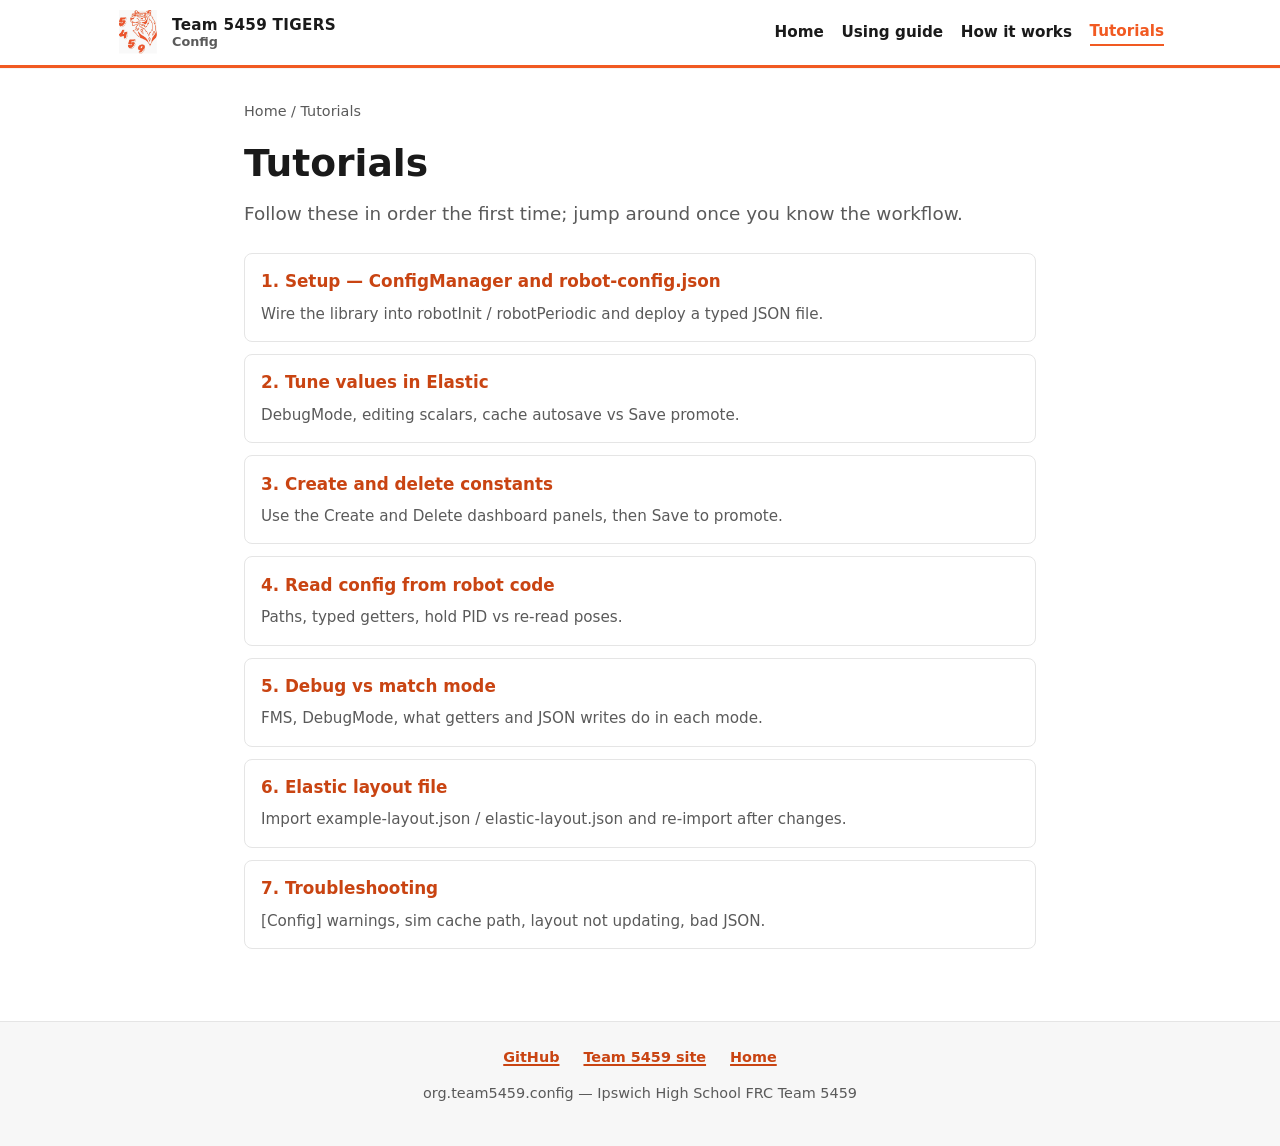
==== docs/tutorials/index.html @ 5ffadcdd "docs v1" ====
<!DOCTYPE html>
<html lang="en">
  <head>
    <meta charset="utf-8" />
    <meta name="viewport" content="width=device-width, initial-scale=1" />
    <title>Tutorials — Team 5459 Config</title>
    <link rel="icon" href="../assets/logo-5459.png" />
    <link rel="stylesheet" href="../assets/style.css" />
  </head>
  <body>
    <header class="site-header">
      <div class="header-inner">
        <a class="brand" href="../index.html">
          <img src="../assets/logo-5459.png" alt="Team 5459 Tigers logo" width="44" height="44" />
          <div class="brand-text">
            <strong>Team 5459 TIGERS</strong>
            <span>Config</span>
          </div>
        </a>
        <button class="nav-toggle" type="button" aria-expanded="false" aria-controls="site-nav">
          Menu
        </button>
        <nav id="site-nav" class="site-nav">
          <a href="../index.html">Home</a>
          <a href="../using-guide.html">Using guide</a>
          <a href="../how-it-works.html">How it works</a>
          <a href="index.html" aria-current="page">Tutorials</a>
        </nav>
      </div>
    </header>

    <main>
      <p class="breadcrumb"><a href="../index.html">Home</a> / Tutorials</p>
      <h1>Tutorials</h1>
      <p class="lead">Follow these in order the first time; jump around once you know the workflow.</p>

      <ol class="tutorial-list">
        <li>
          <a href="setup.html">1. Setup — ConfigManager and robot-config.json</a>
          <p>Wire the library into robotInit / robotPeriodic and deploy a typed JSON file.</p>
        </li>
        <li>
          <a href="elastic-tune.html">2. Tune values in Elastic</a>
          <p>DebugMode, editing scalars, cache autosave vs Save promote.</p>
        </li>
        <li>
          <a href="create-delete.html">3. Create and delete constants</a>
          <p>Use the Create and Delete dashboard panels, then Save to promote.</p>
        </li>
        <li>
          <a href="robot-code.html">4. Read config from robot code</a>
          <p>Paths, typed getters, hold PID vs re-read poses.</p>
        </li>
        <li>
          <a href="debug-and-match.html">5. Debug vs match mode</a>
          <p>FMS, DebugMode, what getters and JSON writes do in each mode.</p>
        </li>
        <li>
          <a href="elastic-layout.html">6. Elastic layout file</a>
          <p>Import example-layout.json / elastic-layout.json and re-import after changes.</p>
        </li>
        <li>
          <a href="troubleshooting.html">7. Troubleshooting</a>
          <p>[Config] warnings, sim cache path, layout not updating, bad JSON.</p>
        </li>
      </ol>
    </main>

    <footer class="site-footer">
      <div class="links">
        <a href="https://github.com/IHS-FRC-5459/2026SummerConfig">GitHub</a>
        <a href="https://www.ipswich5459.com/">Team 5459 site</a>
        <a href="../index.html">Home</a>
      </div>
      <p>org.team5459.config — Ipswich High School FRC Team 5459</p>
    </footer>

    <script>
      (function () {
        var btn = document.querySelector(".nav-toggle");
        var nav = document.getElementById("site-nav");
        if (!btn || !nav) return;
        btn.addEventListener("click", function () {
          var open = nav.classList.toggle("is-open");
          btn.setAttribute("aria-expanded", open ? "true" : "false");
        });
      })();
    </script>
  </body>
</html>
---- docs/assets/style.css ----
:root {
  --tiger: #f15a22;
  --tiger-dark: #c94412;
  --tiger-soft: #fff3ed;
  --ink: #1a1a1a;
  --muted: #5a5a5a;
  --border: #e5e5e5;
  --bg: #ffffff;
  --bg-subtle: #f7f7f7;
  --code-bg: #1e1e1e;
  --code-fg: #f5f5f5;
  --slot-bg: #ececec;
  --max: 52rem;
  --nav-h: 3.75rem;
  --font: system-ui, -apple-system, "Segoe UI", Roboto, Helvetica, Arial, sans-serif;
  --mono: ui-monospace, "Cascadia Code", "SF Mono", Consolas, monospace;
}

*,
*::before,
*::after {
  box-sizing: border-box;
}

html {
  scroll-behavior: smooth;
}

body {
  margin: 0;
  font-family: var(--font);
  font-size: 1.05rem;
  line-height: 1.65;
  color: var(--ink);
  background: var(--bg);
}

img {
  max-width: 100%;
  height: auto;
}

a {
  color: var(--tiger-dark);
  text-decoration-thickness: 1.5px;
  text-underline-offset: 0.15em;
}

a:hover {
  color: var(--tiger);
}

.site-header {
  position: sticky;
  top: 0;
  z-index: 50;
  background: var(--bg);
  border-bottom: 3px solid var(--tiger);
  box-shadow: 0 1px 0 rgba(0, 0, 0, 0.04);
}

.header-inner {
  max-width: 68rem;
  margin: 0 auto;
  padding: 0.65rem 1.25rem;
  display: flex;
  align-items: center;
  gap: 1rem;
  min-height: var(--nav-h);
}

.brand {
  display: flex;
  align-items: center;
  gap: 0.75rem;
  text-decoration: none;
  color: var(--ink);
  flex-shrink: 0;
}

.brand:hover {
  color: var(--ink);
}

.brand img {
  width: 2.75rem;
  height: 2.75rem;
  object-fit: contain;
}

.brand-text {
  display: flex;
  flex-direction: column;
  line-height: 1.2;
}

.brand-text strong {
  font-size: 0.95rem;
  letter-spacing: 0.02em;
}

.brand-text span {
  font-size: 0.8rem;
  color: var(--muted);
  font-weight: 600;
}

.nav-toggle {
  display: none;
  margin-left: auto;
  background: var(--tiger);
  color: #fff;
  border: none;
  border-radius: 0.35rem;
  padding: 0.45rem 0.75rem;
  font: inherit;
  font-weight: 600;
  cursor: pointer;
}

.nav-toggle:hover {
  background: var(--tiger-dark);
}

.site-nav {
  margin-left: auto;
  display: flex;
  flex-wrap: wrap;
  gap: 0.35rem 1.1rem;
  align-items: center;
}

.site-nav a {
  text-decoration: none;
  color: var(--ink);
  font-weight: 600;
  font-size: 0.95rem;
}

.site-nav a:hover,
.site-nav a[aria-current="page"] {
  color: var(--tiger);
}

.site-nav a[aria-current="page"] {
  border-bottom: 2px solid var(--tiger);
}

main {
  max-width: var(--max);
  margin: 0 auto;
  padding: 2rem 1.25rem 3.5rem;
}

.wide {
  max-width: 68rem;
}

h1,
h2,
h3 {
  line-height: 1.25;
  scroll-margin-top: calc(var(--nav-h) + 0.75rem);
}

h1 {
  font-size: clamp(1.75rem, 4vw, 2.35rem);
  margin: 0 0 0.75rem;
}

h2 {
  font-size: 1.4rem;
  margin: 2.25rem 0 0.75rem;
  padding-bottom: 0.35rem;
  border-bottom: 2px solid var(--tiger-soft);
}

h3 {
  font-size: 1.15rem;
  margin: 1.5rem 0 0.5rem;
}

p,
ul,
ol,
table {
  margin: 0 0 1rem;
}

ul,
ol {
  padding-left: 1.35rem;
}

li + li {
  margin-top: 0.35rem;
}

.lead {
  font-size: 1.15rem;
  color: var(--muted);
  margin-bottom: 1.5rem;
}

.hero {
  display: grid;
  gap: 1.5rem;
  align-items: center;
  margin-bottom: 2rem;
  padding: 1.5rem;
  background: linear-gradient(135deg, var(--tiger-soft), #fff 55%);
  border: 1px solid var(--border);
  border-radius: 0.75rem;
}

@media (min-width: 640px) {
  .hero {
    grid-template-columns: 1fr auto;
  }
}

.hero-logo {
  width: min(11rem, 40vw);
  justify-self: center;
}

.cards {
  display: grid;
  gap: 1rem;
  grid-template-columns: repeat(auto-fit, minmax(14rem, 1fr));
  margin: 1.5rem 0 2rem;
}

.card {
  display: block;
  padding: 1.1rem 1.2rem;
  border: 1px solid var(--border);
  border-radius: 0.6rem;
  text-decoration: none;
  color: var(--ink);
  background: var(--bg);
  transition: border-color 0.15s, box-shadow 0.15s;
}

.card:hover {
  border-color: var(--tiger);
  box-shadow: 0 4px 14px rgba(241, 90, 34, 0.12);
  color: var(--ink);
}

.card strong {
  display: block;
  color: var(--tiger-dark);
  margin-bottom: 0.35rem;
}

.card span {
  color: var(--muted);
  font-size: 0.95rem;
}

.mode-table,
.ref-table {
  width: 100%;
  border-collapse: collapse;
  font-size: 0.95rem;
  overflow-x: auto;
  display: block;
}

.mode-table th,
.mode-table td,
.ref-table th,
.ref-table td {
  border: 1px solid var(--border);
  padding: 0.55rem 0.7rem;
  text-align: left;
  vertical-align: top;
}

.mode-table th,
.ref-table th {
  background: var(--tiger-soft);
  font-weight: 700;
}

.mode-table tr:nth-child(even) td,
.ref-table tr:nth-child(even) td {
  background: var(--bg-subtle);
}

code,
kbd {
  font-family: var(--mono);
  font-size: 0.88em;
  background: var(--tiger-soft);
  padding: 0.1em 0.35em;
  border-radius: 0.25rem;
}

pre {
  background: var(--code-bg);
  color: var(--code-fg);
  padding: 1rem 1.1rem;
  border-radius: 0.5rem;
  overflow-x: auto;
  margin: 0 0 1.25rem;
  border-left: 4px solid var(--tiger);
}

pre code {
  background: none;
  color: inherit;
  padding: 0;
  font-size: 0.88rem;
  line-height: 1.5;
}

.note,
.callout {
  padding: 0.85rem 1rem;
  border-radius: 0.5rem;
  background: var(--tiger-soft);
  border-left: 4px solid var(--tiger);
  margin: 0 0 1.25rem;
}

.callout.warn {
  background: #fff8e6;
  border-left-color: #d4a017;
}

.steps {
  counter-reset: step;
  list-style: none;
  padding: 0;
}

.steps > li {
  counter-increment: step;
  position: relative;
  padding: 0.25rem 0 1.25rem 2.75rem;
  border-left: 2px solid var(--tiger-soft);
  margin-left: 0.85rem;
}

.steps > li::before {
  content: counter(step);
  position: absolute;
  left: -0.9rem;
  top: 0;
  width: 1.7rem;
  height: 1.7rem;
  background: var(--tiger);
  color: #fff;
  border-radius: 50%;
  font-weight: 700;
  font-size: 0.9rem;
  display: flex;
  align-items: center;
  justify-content: center;
}

.screenshot-slot {
  margin: 1rem 0 1.5rem;
  border: 2px dashed #bdbdbd;
  border-radius: 0.6rem;
  background: var(--slot-bg);
  min-height: 10rem;
  display: flex;
  flex-direction: column;
  align-items: center;
  justify-content: center;
  padding: 1.25rem;
  text-align: center;
  color: var(--muted);
}

.screenshot-slot strong {
  display: block;
  color: var(--ink);
  margin-bottom: 0.35rem;
}

.screenshot-slot .hint {
  font-size: 0.9rem;
}

.breadcrumb {
  font-size: 0.9rem;
  color: var(--muted);
  margin-bottom: 1rem;
}

.breadcrumb a {
  color: var(--muted);
  text-decoration: none;
}

.breadcrumb a:hover {
  color: var(--tiger);
}

.tutorial-list {
  list-style: none;
  padding: 0;
}

.tutorial-list li {
  margin: 0 0 0.75rem;
  padding: 0.9rem 1rem;
  border: 1px solid var(--border);
  border-radius: 0.5rem;
}

.tutorial-list a {
  font-weight: 700;
  text-decoration: none;
  color: var(--tiger-dark);
}

.tutorial-list a:hover {
  color: var(--tiger);
}

.tutorial-list p {
  margin: 0.35rem 0 0;
  color: var(--muted);
  font-size: 0.95rem;
}

.site-footer {
  border-top: 1px solid var(--border);
  background: var(--bg-subtle);
  padding: 1.5rem 1.25rem;
  text-align: center;
  color: var(--muted);
  font-size: 0.9rem;
}

.site-footer a {
  font-weight: 600;
}

.site-footer .links {
  display: flex;
  flex-wrap: wrap;
  gap: 0.75rem 1.5rem;
  justify-content: center;
  margin-bottom: 0.75rem;
}

@media (max-width: 720px) {
  .nav-toggle {
    display: inline-block;
  }

  .site-nav {
    display: none;
    width: 100%;
    flex-direction: column;
    align-items: flex-start;
    margin: 0;
    padding: 0.5rem 0 0.75rem;
    gap: 0.65rem;
  }

  .site-nav.is-open {
    display: flex;
  }

  .header-inner {
    flex-wrap: wrap;
  }
}
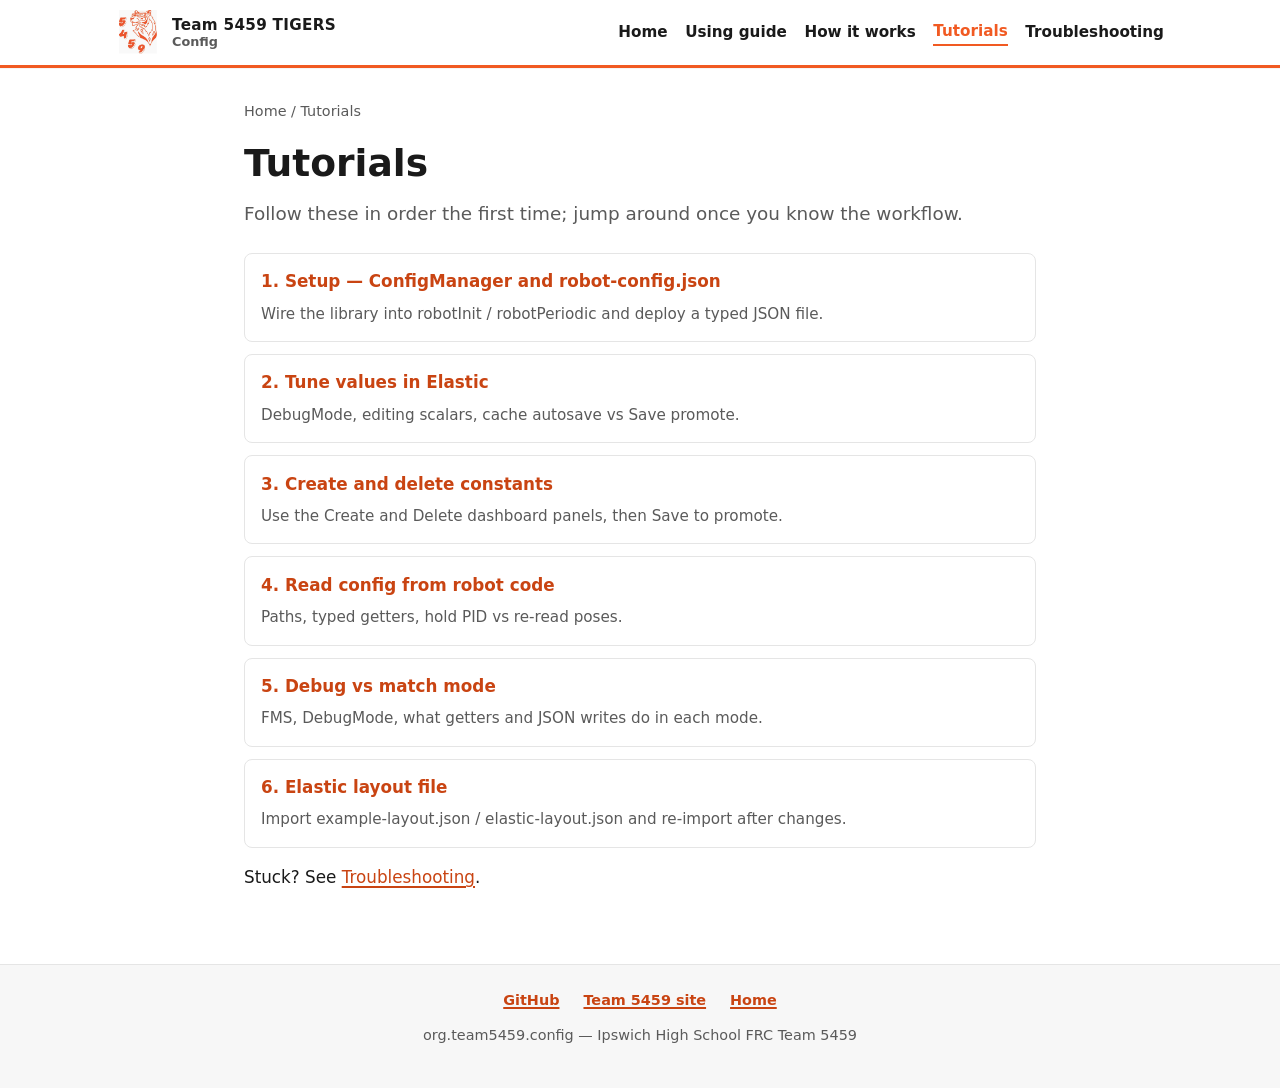
==== commit 26a06379: "Added screenshots, still need a couple more" ====
--- a/docs/tutorials/index.html
+++ b/docs/tutorials/index.html
@@ -25,6 +25,7 @@
           <a href="../using-guide.html">Using guide</a>
           <a href="../how-it-works.html">How it works</a>
           <a href="index.html" aria-current="page">Tutorials</a>
+          <a href="../troubleshooting.html">Troubleshooting</a>
         </nav>
       </div>
     </header>
@@ -59,11 +60,12 @@
           <a href="elastic-layout.html">6. Elastic layout file</a>
           <p>Import example-layout.json / elastic-layout.json and re-import after changes.</p>
         </li>
-        <li>
-          <a href="troubleshooting.html">7. Troubleshooting</a>
-          <p>[Config] warnings, sim cache path, layout not updating, bad JSON.</p>
-        </li>
       </ol>
+
+      <p>
+        Stuck? See
+        <a href="../troubleshooting.html">Troubleshooting</a>.
+      </p>
     </main>
 
     <footer class="site-footer">
--- a/docs/assets/style.css
+++ b/docs/assets/style.css
@@ -386,6 +386,24 @@
   font-size: 0.9rem;
 }
 
+.screenshot {
+  margin: 1rem 0 1.5rem;
+}
+
+.screenshot img {
+  display: block;
+  width: 100%;
+  border: 1px solid var(--border);
+  border-radius: 0.5rem;
+  background: #111;
+}
+
+.screenshot figcaption {
+  margin-top: 0.5rem;
+  font-size: 0.9rem;
+  color: var(--muted);
+}
+
 .breadcrumb {
   font-size: 0.9rem;
   color: var(--muted);
